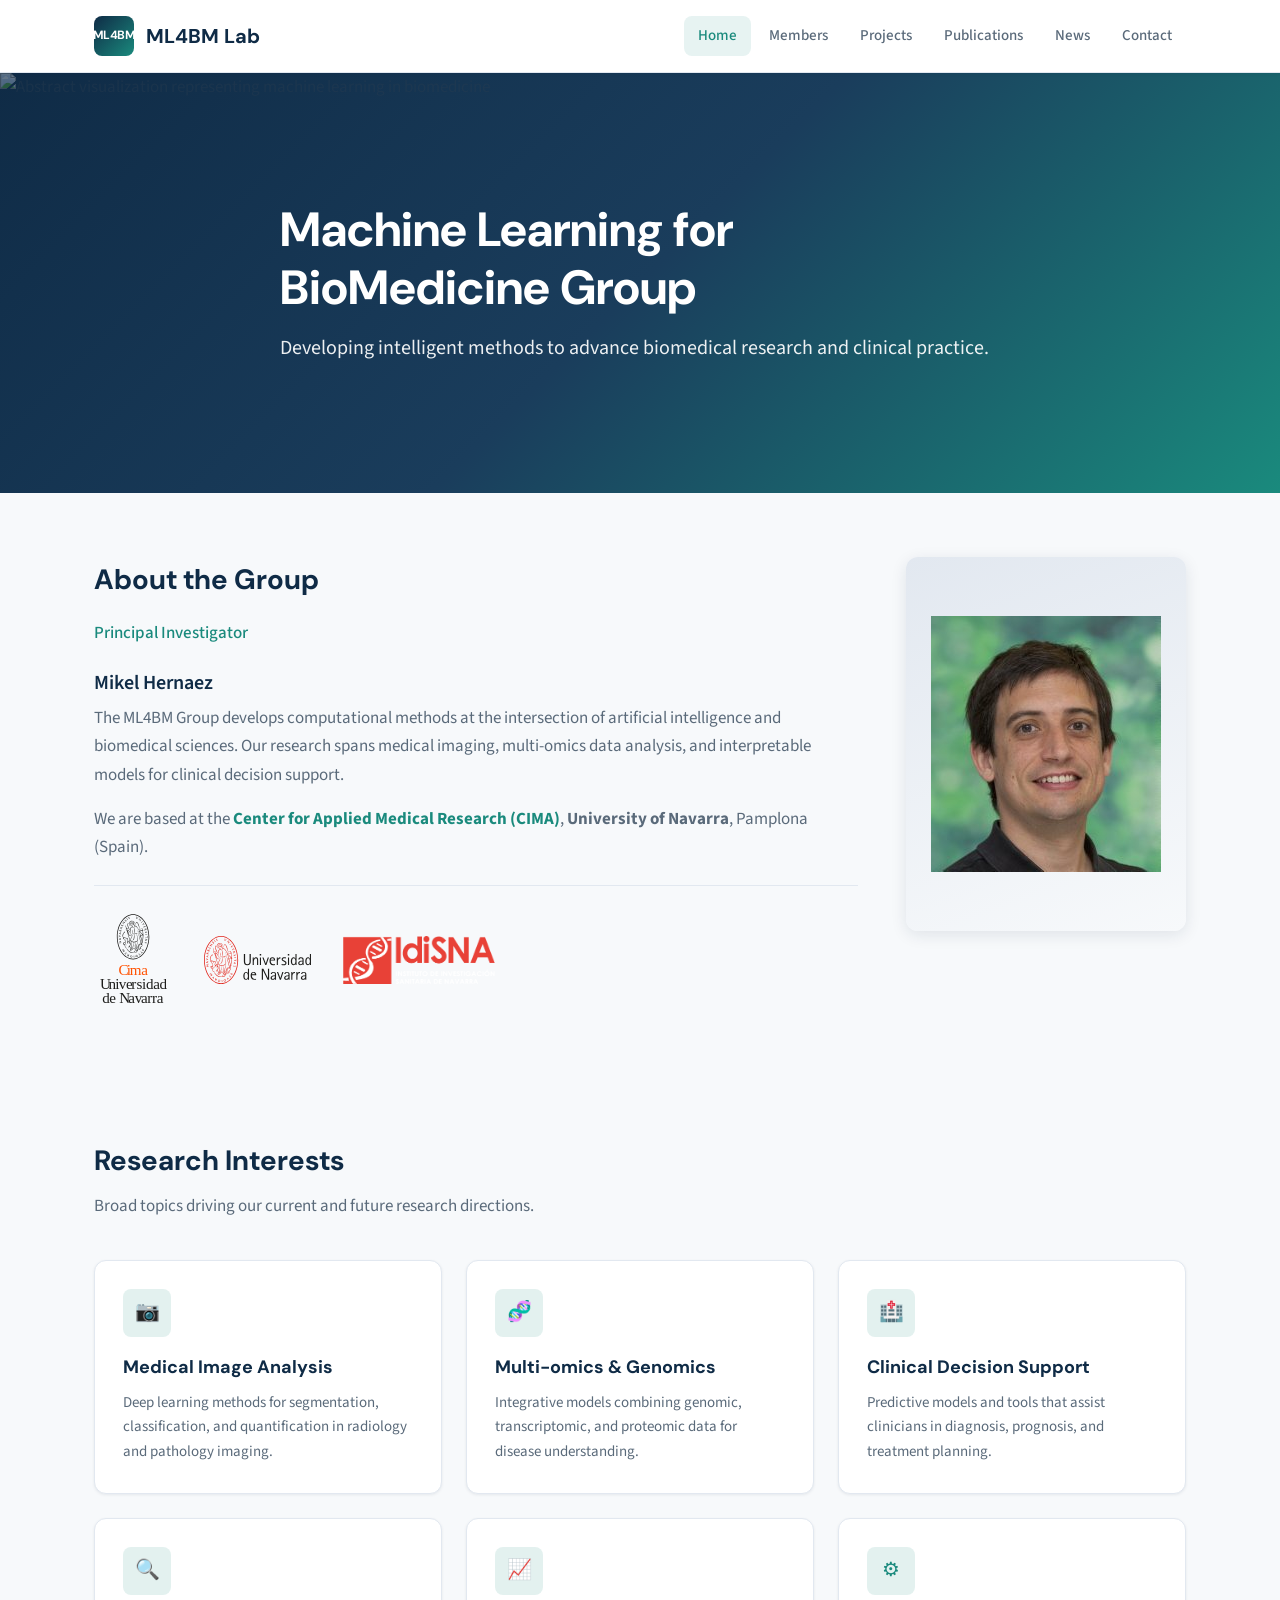
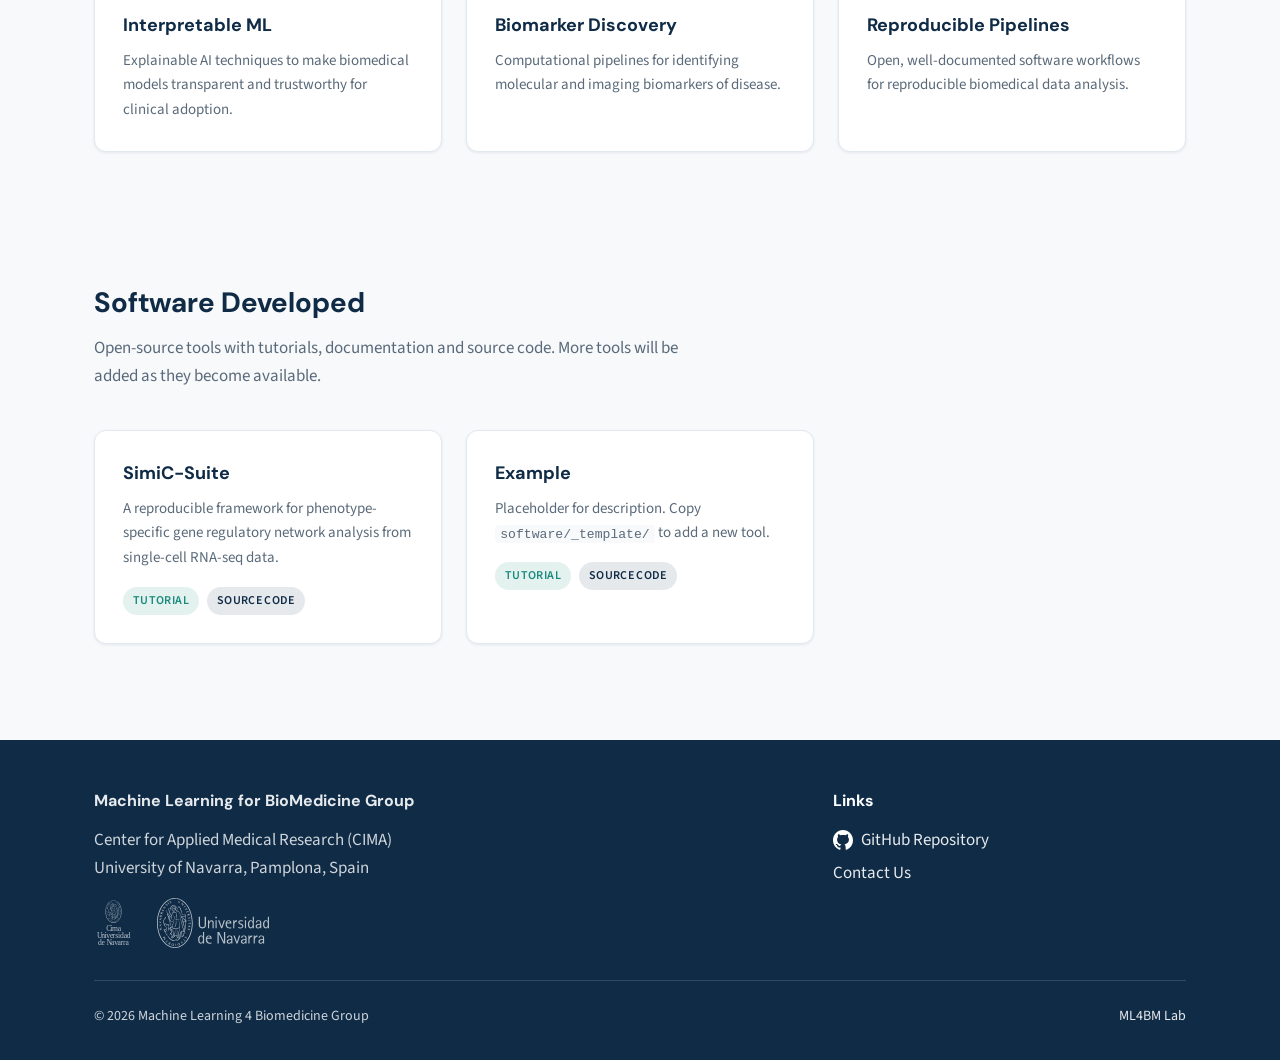
==== index.html @ b6e46b2c "Add ML4MB lab website backbone" ====
<!DOCTYPE html>
<html lang="en">
<head>
  <meta charset="UTF-8">
  <meta name="viewport" content="width=device-width, initial-scale=1.0">
  <meta name="description" content="Machine Learning 4 Biomedicine Group — Research at CIMA, University of Navarra. Led by Mikel Hernaez.">
  <meta property="og:title" content="Machine Learning 4 Biomedicine Group">
  <meta property="og:description" content="Advancing machine learning methods for biomedical research at CIMA, University of Navarra.">
  <meta property="og:type" content="website">
  <title>Machine Learning 4 Biomedicine Group | ML4BM</title>
  <link rel="preconnect" href="https://fonts.googleapis.com">
  <link rel="preconnect" href="https://fonts.gstatic.com" crossorigin>
  <link href="https://fonts.googleapis.com/css2?family=DM+Sans:wght@500;700&family=Source+Sans+3:wght@400;500;600&display=swap" rel="stylesheet">
  <link rel="stylesheet" href="css/styles.css">
  <script src="js/layout.js"></script>
</head>
<body>
  <script src="js/includes.js" data-base="" data-page="home" data-inject="header"></script>
  <a href="#main-content" class="skip-link">Skip to content</a>

  <main id="main-content">
    <section class="hero" aria-label="Group introduction">
      <div class="hero-bg">
        <img src="assets/images/Group.png" alt="Abstract visualization representing machine learning in biomedicine">
      </div>
      <div class="container hero-content">
        <h1>Machine Learning for BioMedicine Group</h1>
        <p class="hero-tagline">Developing intelligent methods to advance biomedical research and clinical practice.</p>
      </div>
    </section>

    <section class="about" aria-labelledby="about-heading">
      <div class="container">
        <div class="about-grid">
          <div class="about-text">
            <h2 id="about-heading">About the Group</h2>
            <p class="pi-role">Principal Investigator</p>
            <p class="pi-name">Mikel Hernaez</p>
            <p>
              The ML4BM Group develops computational methods
              at the intersection of artificial intelligence and biomedical sciences.
              Our research spans medical imaging, multi-omics data analysis, and
              interpretable models for clinical decision support.
            </p>
            <p>
              We are based at the <strong><a href="https://cima.cun.es/en/research/research-programs/computational-biology-research-programs/research-group-machine-learning-biomedicine" target="_blank" rel="noopener">Center for Applied Medical Research (CIMA)</a></strong>,
              <strong>University of Navarra</strong>, Pamplona (Spain).
            </p>
            <div class="affiliation-bar">
              <a href="https://cima.cun.es/en/" target="_blank" rel="noopener">
                <img src="assets/images/cima-logo.svg" alt="CIMA — Center for Applied Medical Research" style="height:100px; width:auto;">
              </a>
              <a href="https://en.unav.edu/inicio" target="_blank" rel="noopener">
                <img src="assets/images/unav-logo.svg" alt="University of Navarra">
              </a>
              <a href="https://www.idisna.es/investigacion/a610" target="_blank" rel="noopener">
               <img src="assets/images/IDISNA.png" alt="IdiSNA - Instituto de Investigación Sanitaria Navarra">
              </a>
            </div>
          </div>
          <div class="about-portrait" aria-hidden="true">
            <img src="assets/images/mikel-hernaez-arrazola.jfif" alt="Mikel Hernaez Arrazola">
          </div>
        </div>
      </div>
    </section>

    <section class="research-interests" aria-labelledby="research-heading">
      <div class="container">
        <h2 id="research-heading" class="section-title">Research Interests</h2>
        <p class="section-subtitle">Broad topics driving our current and future research directions.</p>
        <div class="card-grid">
          <article class="card">
            <div class="card-icon" aria-hidden="true">&#128247;</div>
            <h3>Medical Image Analysis</h3>
            <p>Deep learning methods for segmentation, classification, and quantification in radiology and pathology imaging.</p>
          </article>
          <article class="card">
            <div class="card-icon" aria-hidden="true">&#129516;</div>
            <h3>Multi-omics &amp; Genomics</h3>
            <p>Integrative models combining genomic, transcriptomic, and proteomic data for disease understanding.</p>
          </article>
          <article class="card">
            <div class="card-icon" aria-hidden="true">&#127973;</div>
            <h3>Clinical Decision Support</h3>
            <p>Predictive models and tools that assist clinicians in diagnosis, prognosis, and treatment planning.</p>
          </article>
          <article class="card">
            <div class="card-icon" aria-hidden="true">&#128269;</div>
            <h3>Interpretable ML</h3>
            <p>Explainable AI techniques to make biomedical models transparent and trustworthy for clinical adoption.</p>
          </article>
          <article class="card">
            <div class="card-icon" aria-hidden="true">&#128200;</div>
            <h3>Biomarker Discovery</h3>
            <p>Computational pipelines for identifying molecular and imaging biomarkers of disease.</p>
          </article>
          <article class="card">
            <div class="card-icon" aria-hidden="true">&#9881;</div>
            <h3>Reproducible Pipelines</h3>
            <p>Open, well-documented software workflows for reproducible biomedical data analysis.</p>
          </article>
        </div>
      </div>
    </section> 

    <section class="software" aria-labelledby="software-heading">
      <div class="container">
        <h2 id="software-heading" class="section-title">Software Developed</h2>
        <p class="section-subtitle">Open-source tools with tutorials, documentation and source code. More tools will be added as they become available.</p>
        <div class="card-grid">
          <article class="card software-card">
            <div class="card-body">
              <h3><a href="software/SimiC-Suite/index.html">SimiC-Suite</a></h3>
              <p>A reproducible framework for phenotype-specific gene regulatory network analysis from single-cell RNA-seq data.</p>
              <div class="software-badges">
                <span class="badge">Tutorial</span>
                <span class="badge badge-demo">Source code</span>
              </div>
            </div>
          </article>
          <article class="card software-card">
            <div class="card-body">
              <h3><a href="software/_template/index.html">Example</a></h3>
              <p>Placeholder for description. Copy <code>software/_template/</code> to add a new tool.</p>
              <div class="software-badges">
                <span class="badge">Tutorial</span>
                <span class="badge badge-demo">Source code</span>
              </div>
            </div>
          </article>
        </div>
      </div>
    </section>
  </main>

  <div id="site-footer"></div>

  <script src="js/includes.js" data-base="" data-inject="footer"></script>
  <script src="js/main.js"></script>
</body>
</html>
---- css/styles.css ----
/* ML4BM Lab — Design System */

:root {
  --color-navy: #0f2b46;
  --color-navy-light: #1a3d5c;
  --color-teal: #1a8a7d;
  --color-teal-light: #22a99a;
  --color-bg: #f7f9fb;
  --color-white: #ffffff;
  --color-text: #2c3e50;
  --color-text-muted: #5a6a7a;
  --color-border: #e2e8f0;
  --shadow-sm: 0 1px 3px rgba(15, 43, 70, 0.08);
  --shadow-md: 0 4px 16px rgba(15, 43, 70, 0.1);
  --shadow-lg: 0 8px 32px rgba(15, 43, 70, 0.12);
  --radius: 12px;
  --radius-sm: 8px;
  --font-heading: "DM Sans", system-ui, sans-serif;
  --font-body: "Source Sans 3", system-ui, sans-serif;
  --container: 1140px;
  --nav-height: 72px;
}

*, *::before, *::after {
  box-sizing: border-box;
  margin: 0;
  padding: 0;
}

html {
  scroll-behavior: smooth;
}

body {
  font-family: var(--font-body);
  font-size: 1.0625rem;
  line-height: 1.65;
  color: var(--color-text);
  background: var(--color-bg);
}

img {
  max-width: 100%;
  height: auto;
  display: block;
}

a {
  color: var(--color-teal);
  text-decoration: none;
  transition: color 0.2s;
}

a:hover {
  color: var(--color-teal-light);
}

code {
  font-family: ui-monospace, "Cascadia Code", monospace;
  font-size: 0.875em;
  background: var(--color-bg);
  padding: 0.15em 0.4em;
  border-radius: 4px;
}

.skip-link {
  position: absolute;
  top: -100%;
  left: 1rem;
  z-index: 200;
  padding: 0.5rem 1rem;
  background: var(--color-teal);
  color: var(--color-white);
  border-radius: var(--radius-sm);
}

.skip-link:focus {
  top: 1rem;
}

.container {
  width: 100%;
  max-width: var(--container);
  margin: 0 auto;
  padding: 0 1.5rem;
}

/* Header & Navigation */

.site-header {
  position: sticky;
  top: 0;
  z-index: 100;
  background: var(--color-white);
  border-bottom: 1px solid var(--color-border);
  box-shadow: var(--shadow-sm);
}

.header-inner {
  display: flex;
  align-items: center;
  justify-content: space-between;
  height: var(--nav-height);
  gap: 1.5rem;
}

.logo-link {
  display: flex;
  align-items: center;
  gap: 0.75rem;
  color: var(--color-navy);
  font-family: var(--font-heading);
  font-weight: 700;
  font-size: 1.25rem;
  text-decoration: none;
}

.logo-link:hover {
  color: var(--color-teal);
}

.logo-icon {
  width: 40px;
  height: 40px;
  background: linear-gradient(135deg, var(--color-navy), var(--color-teal));
  border-radius: var(--radius-sm);
  display: flex;
  align-items: center;
  justify-content: center;
  color: var(--color-white);
  font-size: 0.75rem;
  font-weight: 700;
  letter-spacing: -0.5px;
}

.nav-toggle {
  display: none;
  flex-direction: column;
  gap: 5px;
  background: none;
  border: none;
  cursor: pointer;
  padding: 0.5rem;
}

.nav-toggle span {
  display: block;
  width: 24px;
  height: 2px;
  background: var(--color-navy);
  border-radius: 2px;
  transition: transform 0.3s, opacity 0.3s;
}

.nav-toggle[aria-expanded="true"] span:nth-child(1) {
  transform: translateY(7px) rotate(45deg);
}

.nav-toggle[aria-expanded="true"] span:nth-child(2) {
  opacity: 0;
}

.nav-toggle[aria-expanded="true"] span:nth-child(3) {
  transform: translateY(-7px) rotate(-45deg);
}

.site-nav ul {
  display: flex;
  list-style: none;
  gap: 0.25rem;
}

.site-nav a {
  display: block;
  padding: 0.5rem 0.875rem;
  color: var(--color-text-muted);
  font-weight: 500;
  font-size: 0.9375rem;
  border-radius: var(--radius-sm);
  transition: background 0.2s, color 0.2s;
}

.site-nav a:hover {
  color: var(--color-navy);
  background: var(--color-bg);
}

.site-nav a.active {
  color: var(--color-teal);
  background: rgba(26, 138, 125, 0.1);
}

/* Hero */

.hero {
  position: relative;
  min-height: 420px;
  display: flex;
  align-items: center;
  overflow: hidden;
}

.hero-bg {
  position: absolute;
  inset: 0;
  background: linear-gradient(135deg, var(--color-navy) 0%, var(--color-navy-light) 50%, var(--color-teal) 100%);
}

.hero-bg img {
  width: 100%;
  height: 100%;
  object-fit: cover;
  opacity: 0.35;
}

.hero-content {
  position: relative;
  z-index: 1;
  padding: 4rem 0;
  color: var(--color-white);
  max-width: 720px;
}

.hero h1 {
  font-family: var(--font-heading);
  font-size: clamp(2rem, 5vw, 3rem);
  font-weight: 700;
  line-height: 1.2;
  margin-bottom: 1rem;
}

.hero-tagline {
  font-size: 1.25rem;
  opacity: 0.92;
  font-weight: 400;
}

/* Page header (inner pages) */

.page-header {
  background: linear-gradient(135deg, var(--color-navy), var(--color-navy-light));
  color: var(--color-white);
  padding: 3rem 0;
}

.page-header h1 {
  font-family: var(--font-heading);
  font-size: clamp(1.75rem, 4vw, 2.5rem);
  font-weight: 700;
}

.page-header p {
  margin-top: 0.5rem;
  opacity: 0.85;
  font-size: 1.125rem;
}

/* Sections */

section {
  padding: 4rem 0;
}

.section-title {
  font-family: var(--font-heading);
  font-size: 1.75rem;
  font-weight: 700;
  color: var(--color-navy);
  margin-bottom: 0.5rem;
}

.section-subtitle {
  color: var(--color-text-muted);
  margin-bottom: 2.5rem;
  max-width: 600px;
}

/* About / PI block */

.about-grid {
  display: grid;
  grid-template-columns: 1fr 280px;
  gap: 3rem;
  align-items: start;
}

.about-text h2 {
  font-family: var(--font-heading);
  font-size: 1.75rem;
  color: var(--color-navy);
  margin-bottom: 1rem;
}

.about-text .pi-name {
  font-size: 1.25rem;
  font-weight: 600;
  color: var(--color-navy);
  margin-bottom: 0.25rem;
}

.about-text .pi-role {
  color: var(--color-teal);
  font-weight: 500;
  margin-bottom: 1.25rem;
}

.about-text p {
  color: var(--color-text-muted);
  margin-bottom: 1rem;
}

.affiliation-bar {
  display: flex;
  align-items: center;
  gap: 2rem;
  flex-wrap: wrap;
  margin-top: 1.5rem;
  padding-top: 1.5rem;
  border-top: 1px solid var(--color-border);
}

.affiliation-bar img {
  height: 48px;
  width: auto;
  object-fit: contain;
}

.about-portrait {
  aspect-ratio: 3 / 4;
  background: linear-gradient(160deg, var(--color-border), var(--color-bg));
  border-radius: var(--radius);
  display: flex;
  align-items: center;
  justify-content: center;
  color: var(--color-text-muted);
  font-size: 0.875rem;
  box-shadow: var(--shadow-md);
}

/* Cards */

.card-grid {
  display: grid;
  grid-template-columns: repeat(auto-fill, minmax(280px, 1fr));
  gap: 1.5rem;
}

.card {
  background: var(--color-white);
  border-radius: var(--radius);
  padding: 1.75rem;
  box-shadow: var(--shadow-sm);
  border: 1px solid var(--color-border);
  transition: box-shadow 0.25s, transform 0.25s;
}

.card:hover {
  box-shadow: var(--shadow-md);
  transform: translateY(-2px);
}

.card-icon {
  width: 48px;
  height: 48px;
  background: rgba(26, 138, 125, 0.12);
  border-radius: var(--radius-sm);
  display: flex;
  align-items: center;
  justify-content: center;
  margin-bottom: 1rem;
  color: var(--color-teal);
  font-size: 1.25rem;
}

.card h3 {
  font-family: var(--font-heading);
  font-size: 1.125rem;
  color: var(--color-navy);
  margin-bottom: 0.5rem;
}

.card p {
  color: var(--color-text-muted);
  font-size: 0.9375rem;
}

/* Software cards */

.software-card {
  display: flex;
  flex-direction: column;
}

.software-card h3 a {
  color: var(--color-navy);
  text-decoration: none;
}

.software-card h3 a:hover {
  color: var(--color-teal);
}

.software-card .card-body {
  flex: 1;
}

.software-badges {
  display: flex;
  gap: 0.5rem;
  margin-top: 1rem;
  flex-wrap: wrap;
}

.badge {
  display: inline-block;
  padding: 0.25rem 0.625rem;
  font-size: 0.75rem;
  font-weight: 600;
  text-transform: uppercase;
  letter-spacing: 0.03em;
  border-radius: 999px;
  background: rgba(26, 138, 125, 0.12);
  color: var(--color-teal);
}

.badge-demo {
  background: rgba(15, 43, 70, 0.1);
  color: var(--color-navy);
}

/* Placeholder content (section pages) */

.placeholder-box {
  background: var(--color-white);
  border: 2px dashed var(--color-border);
  border-radius: var(--radius);
  padding: 4rem 2rem;
  text-align: center;
  color: var(--color-text-muted);
}

.placeholder-box h2 {
  font-family: var(--font-heading);
  color: var(--color-navy);
  margin-bottom: 0.75rem;
}

/* Tool page */

.tool-header {
  padding: 3rem 0 2rem;
}

.tool-header h1 {
  font-family: var(--font-heading);
  font-size: 2rem;
  color: var(--color-navy);
  margin-bottom: 0.5rem;
}

.tool-links {
  display: flex;
  gap: 1rem;
  margin-top: 1.5rem;
  flex-wrap: wrap;
}

.btn {
  display: inline-flex;
  align-items: center;
  gap: 0.5rem;
  padding: 0.625rem 1.25rem;
  font-weight: 600;
  font-size: 0.9375rem;
  border-radius: var(--radius-sm);
  transition: background 0.2s, color 0.2s;
}

.btn-primary {
  background: var(--color-teal);
  color: var(--color-white);
}

.btn-primary:hover {
  background: var(--color-teal-light);
  color: var(--color-white);
}

.btn-outline {
  border: 2px solid var(--color-border);
  color: var(--color-navy);
}

.btn-outline:hover {
  border-color: var(--color-teal);
  color: var(--color-teal);
}

/* Footer */

.site-footer {
  background: var(--color-navy);
  color: rgba(255, 255, 255, 0.8);
  padding: 3rem 0 2rem;
  margin-top: 2rem;
}

.footer-grid {
  display: grid;
  grid-template-columns: 2fr 1fr;
  gap: 2rem;
  margin-bottom: 2rem;
}

.footer-grid h3 {
  font-family: var(--font-heading);
  color: var(--color-white);
  font-size: 1rem;
  margin-bottom: 0.75rem;
}

.footer-affiliations {
  display: flex;
  gap: 1.5rem;
  align-items: center;
  margin-top: 1rem;
}

.footer-affiliations img {
  height: 50px;
  width: auto;
  filter: brightness(0) invert(1);
  opacity: 0.7;
}

.footer-bottom {
  padding-top: 1.5rem;
  border-top: 1px solid rgba(255, 255, 255, 0.15);
  font-size: 0.875rem;
  display: flex;
  justify-content: space-between;
  flex-wrap: wrap;
  gap: 1rem;
}

.site-footer a {
  color: rgba(255, 255, 255, 0.9);
}

.footer-github-link {
  display: inline-flex;
  align-items: center;
  gap: 0.5rem;
}

.footer-github-link img {
  height: 1.25rem;
  width: auto;
  flex-shrink: 0;
}

.site-footer a:hover {
  color: var(--color-white);
}

/* Responsive */

@media (max-width: 768px) {
  .nav-toggle {
    display: flex;
  }

  .site-nav {
    position: absolute;
    top: var(--nav-height);
    left: 0;
    right: 0;
    background: var(--color-white);
    border-bottom: 1px solid var(--color-border);
    box-shadow: var(--shadow-md);
    max-height: 0;
    overflow: hidden;
    transition: max-height 0.3s ease;
  }

  .site-nav.open {
    max-height: 400px;
  }

  .site-nav ul {
    flex-direction: column;
    padding: 1rem;
  }

  .site-nav a {
    padding: 0.75rem 1rem;
  }

  .about-grid {
    grid-template-columns: 1fr;
  }

  .about-portrait {
    max-width: 240px;
    margin: 0 auto;
  }

  .footer-grid {
    grid-template-columns: 1fr;
  }

  .hero {
    min-height: 320px;
  }

  section {
    padding: 3rem 0;
  }
}
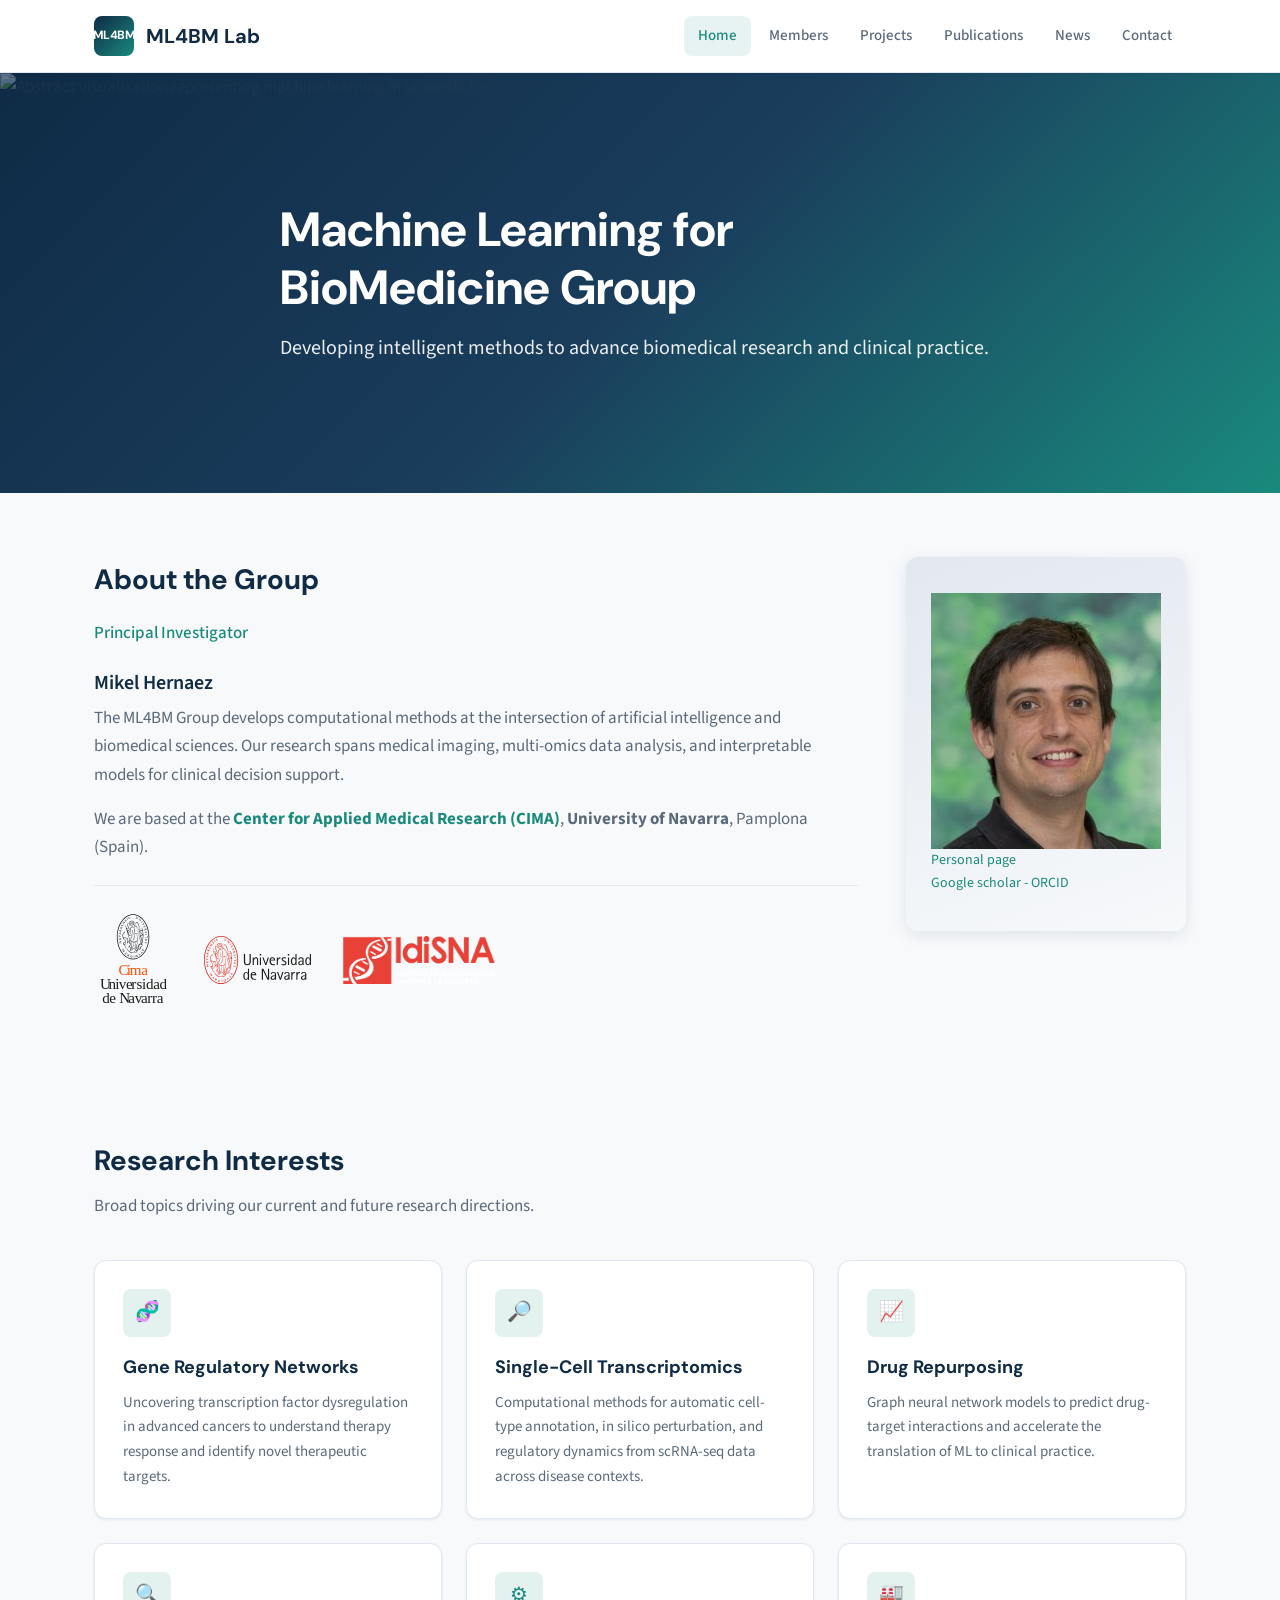
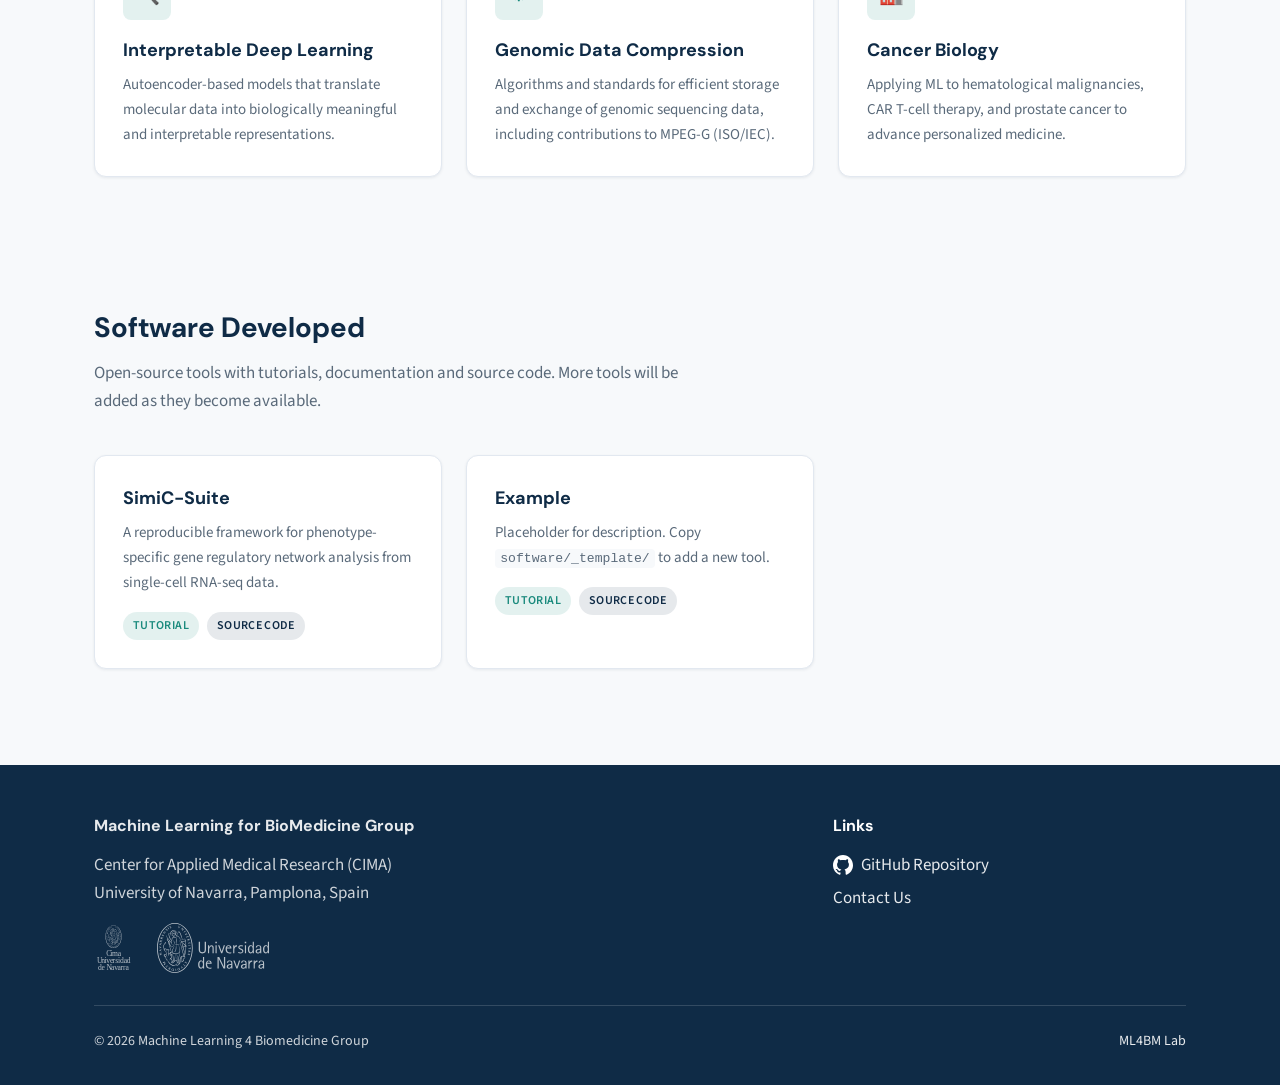
==== commit b0694a08: "Updated members, projects, publications and software info" ====
--- a/index.html
+++ b/index.html
@@ -59,8 +59,20 @@
             </div>
           </div>
           <div class="about-portrait" aria-hidden="true">
-            <img src="assets/images/mikel-hernaez-arrazola.jfif" alt="Mikel Hernaez Arrazola">
+            <!-- <img src="assets/images/mikel-hernaez-arrazola.jfif" alt="Mikel Hernaez Arrazola"> -->
+            <div class="portrait-link-container">
+              <img src="assets/images/mikel-hernaez-arrazola.jfif" alt="Mikel Hernaez Arrazola">
+              <div class="portrait-link">
+                <a href="https://mikelhernaez.github.io/bio.html" target="_blank" rel="noopener">Personal page</a>
+                <br>
+                <a href="https://scholar.google.com/citations?user=-mh8RQ8AAAAJ&hl=en" target="_blank" rel="noopener">Google scholar - </a>
+                <a href="https://orcid.org/0000-0003-0443-2305" target="_blank" rel="noopener">ORCID</a>              
+              </div>
+            </div>
+ 
           </div>
+
+          
         </div>
       </div>
     </section>
@@ -71,34 +83,34 @@
         <p class="section-subtitle">Broad topics driving our current and future research directions.</p>
         <div class="card-grid">
           <article class="card">
-            <div class="card-icon" aria-hidden="true">&#128247;</div>
-            <h3>Medical Image Analysis</h3>
-            <p>Deep learning methods for segmentation, classification, and quantification in radiology and pathology imaging.</p>
+            <div class="card-icon" aria-hidden="true">&#129516;</div>
+            <h3>Gene Regulatory Networks</h3>
+            <p>Uncovering transcription factor dysregulation in advanced cancers to understand therapy response and identify novel therapeutic targets.</p>
           </article>
           <article class="card">
-            <div class="card-icon" aria-hidden="true">&#129516;</div>
-            <h3>Multi-omics &amp; Genomics</h3>
-            <p>Integrative models combining genomic, transcriptomic, and proteomic data for disease understanding.</p>
+            <div class="card-icon" aria-hidden="true">&#128270;</div>
+            <h3>Single-Cell Transcriptomics</h3>
+            <p>Computational methods for automatic cell-type annotation, in silico perturbation, and regulatory dynamics from scRNA-seq data across disease contexts.</p>
           </article>
           <article class="card">
-            <div class="card-icon" aria-hidden="true">&#127973;</div>
-            <h3>Clinical Decision Support</h3>
-            <p>Predictive models and tools that assist clinicians in diagnosis, prognosis, and treatment planning.</p>
+            <div class="card-icon" aria-hidden="true">&#128200;</div>
+            <h3>Drug Repurposing</h3>
+            <p>Graph neural network models to predict drug-target interactions and accelerate the translation of ML to clinical practice.</p>
           </article>
           <article class="card">
             <div class="card-icon" aria-hidden="true">&#128269;</div>
-            <h3>Interpretable ML</h3>
-            <p>Explainable AI techniques to make biomedical models transparent and trustworthy for clinical adoption.</p>
-          </article>
-          <article class="card">
-            <div class="card-icon" aria-hidden="true">&#128200;</div>
-            <h3>Biomarker Discovery</h3>
-            <p>Computational pipelines for identifying molecular and imaging biomarkers of disease.</p>
+            <h3>Interpretable Deep Learning</h3>
+            <p>Autoencoder-based models that translate molecular data into biologically meaningful and interpretable representations.</p>
           </article>
           <article class="card">
             <div class="card-icon" aria-hidden="true">&#9881;</div>
-            <h3>Reproducible Pipelines</h3>
-            <p>Open, well-documented software workflows for reproducible biomedical data analysis.</p>
+            <h3>Genomic Data Compression</h3>
+            <p>Algorithms and standards for efficient storage and exchange of genomic sequencing data, including contributions to MPEG-G (ISO/IEC).</p>
+          </article>
+          <article class="card">
+            <div class="card-icon" aria-hidden="true">&#127981;</div>
+            <h3>Cancer Biology</h3>
+            <p>Applying ML to hematological malignancies, CAR T-cell therapy, and prostate cancer to advance personalized medicine.</p>
           </article>
         </div>
       </div>
--- a/css/styles.css
+++ b/css/styles.css
@@ -404,6 +404,43 @@
   flex: 1;
 }
 
+/* Member cards */
+
+.member-photo-wrap {
+  display: flex;
+  justify-content: center;
+  margin-bottom: 1rem;
+}
+
+.member-photo {
+  width: 96px;
+  height: 96px;
+  border-radius: 50%;
+  object-fit: cover;
+  border: 2px solid var(--color-border);
+}
+
+.member-photo-placeholder {
+  width: 96px;
+  height: 96px;
+  border-radius: 50%;
+  background: rgba(26, 138, 125, 0.1);
+  border: 2px solid var(--color-border);
+  display: flex;
+  align-items: center;
+  justify-content: center;
+  font-size: 2.75rem;
+  line-height: 1;
+}
+
+.member-card {
+  text-align: center;
+}
+
+.member-card h3 {
+  font-size: 1rem;
+}
+
 .software-badges {
   display: flex;
   gap: 0.5rem;
@@ -474,6 +511,20 @@
   font-size: 0.9375rem;
   border-radius: var(--radius-sm);
   transition: background 0.2s, color 0.2s;
+}
+
+.btn-icon {
+  padding: 0.75rem;
+  justify-content: center;
+  display: inline-flex;
+  align-items: center;
+  gap: 0.5rem;
+}
+
+.btn-icon img {
+  height: 1.25rem;
+  width: auto;
+  flex-shrink: 0;
 }
 
 .btn-primary {
